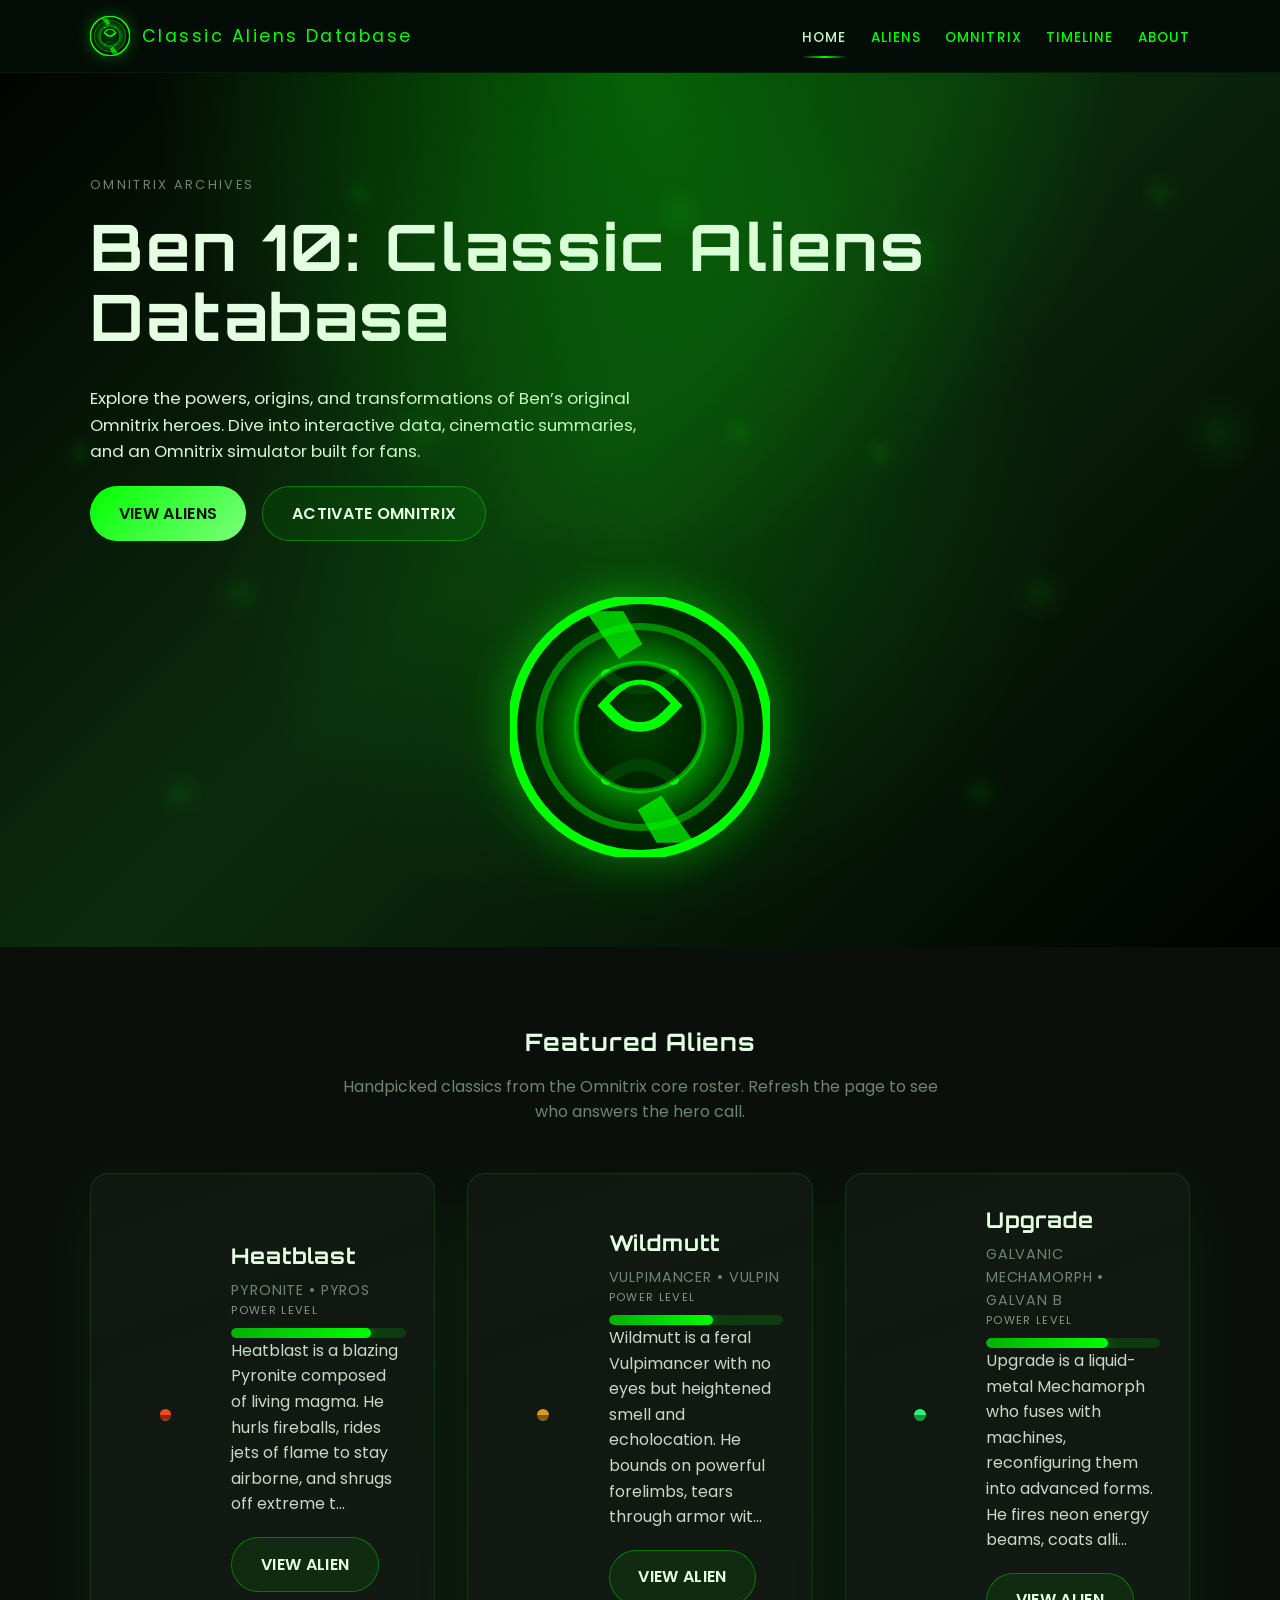
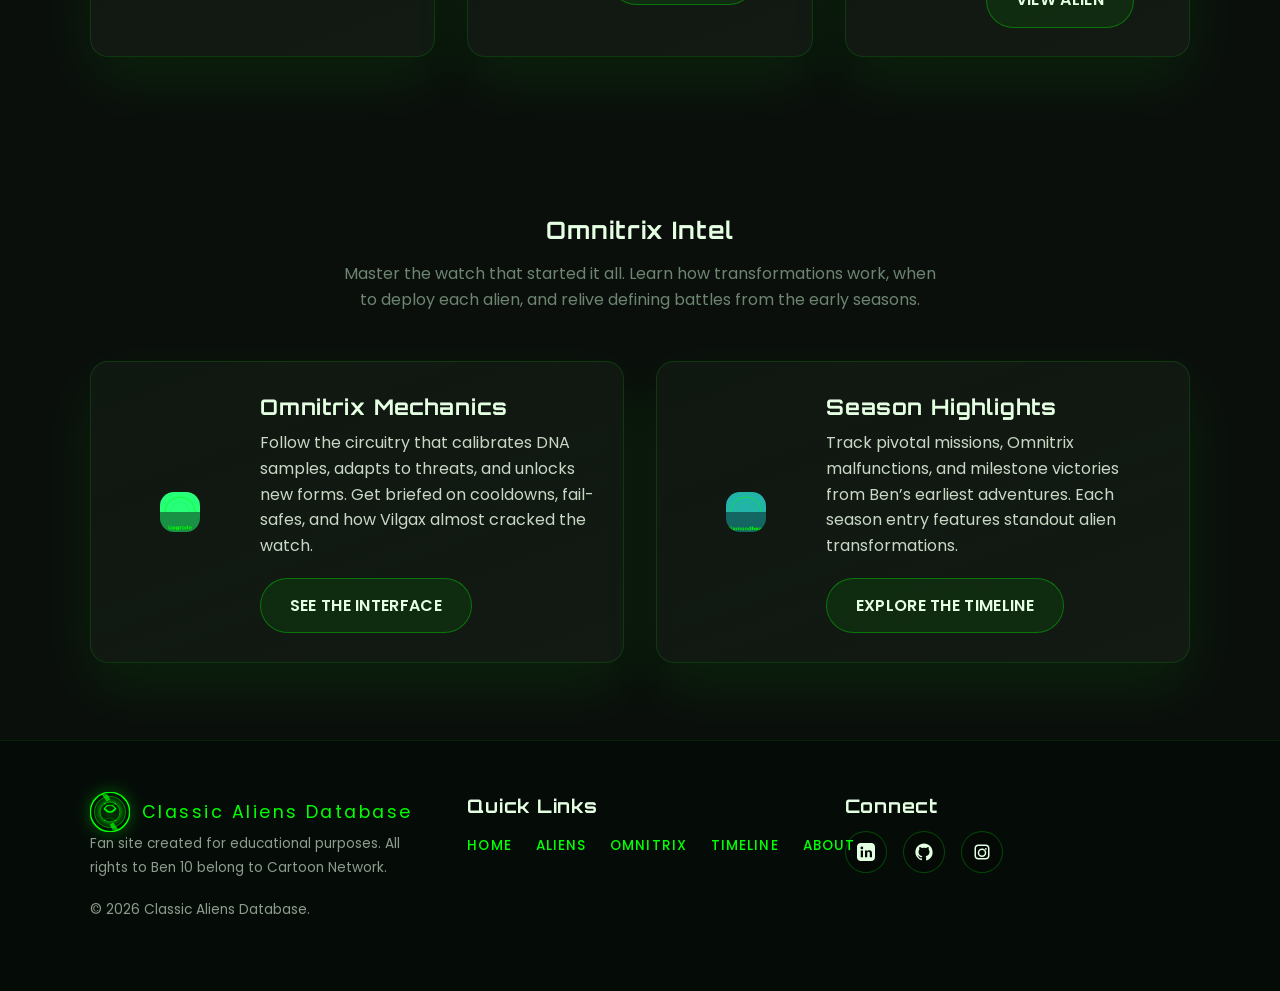
==== index.html @ 4bd8cda1 "feat: Add new pages and assets for Ben 10 fan site Co-authored-by: aykhan1alizada <aykhan1alizada@gm" ====
<!DOCTYPE html>
<html lang="en">
  <head>
    <meta charset="utf-8">
    <meta name="viewport" content="width=device-width, initial-scale=1">
    <meta name="theme-color" content="#0B0F0C">
    <meta name="description" content="Explore every classic alien from Ben 10’s original Omnitrix. Powers, origins, first appearances, and interactive Omnitrix experiences.">
    <title>Ben 10: Classic Aliens Database</title>
    <link rel="icon" type="image/svg+xml" href="assets/img/omnitrix-logo.svg">
    <link rel="preconnect" href="https://fonts.googleapis.com">
    <link rel="preconnect" href="https://fonts.gstatic.com" crossorigin>
    <link rel="preload" href="https://fonts.googleapis.com/css2?family=Orbitron:wght@500;600;700&family=Poppins:wght@400;500;600;700&display=swap" as="style">
    <link rel="stylesheet" href="https://fonts.googleapis.com/css2?family=Orbitron:wght@500;600;700&family=Poppins:wght@400;500;600;700&display=swap">
    <link rel="stylesheet" href="assets/css/styles.min.css">
    <noscript>
      <link rel="stylesheet" href="assets/css/styles.css">
    </noscript>
  </head>
  <body data-page="home">
    <div class="wrapper">
      <header class="site-header">
        <div class="container site-header__inner">
          <a class="brand" href="index.html">
            <img src="assets/img/omnitrix-logo.svg" alt="Omnitrix emblem" width="40" height="40" loading="lazy">
            <span class="brand__title">Classic Aliens Database</span>
          </a>
          <button class="nav-toggle" type="button" data-nav-toggle aria-expanded="false" aria-controls="primary-navigation" aria-label="Open navigation">
            <span></span>
          </button>
          <nav class="site-nav" id="primary-navigation" data-site-nav>
            <ul class="site-nav__list">
              <li><a class="site-nav__link" data-nav-link="home" href="index.html">Home</a></li>
              <li><a class="site-nav__link" data-nav-link="aliens" href="aliens.html">Aliens</a></li>
              <li><a class="site-nav__link" data-nav-link="omnitrix" href="omnitrix.html">Omnitrix</a></li>
              <li><a class="site-nav__link" data-nav-link="timeline" href="timeline.html">Timeline</a></li>
              <li><a class="site-nav__link" data-nav-link="about" href="about.html">About</a></li>
            </ul>
          </nav>
        </div>
      </header>

      <main>
        <section class="hero">
          <div class="container hero__inner">
            <div>
              <p class="hero__tagline">Omnitrix Archives</p>
              <h1 class="hero__title">Ben 10: Classic Aliens Database</h1>
              <p class="hero__subtitle">Explore the powers, origins, and transformations of Ben’s original Omnitrix heroes. Dive into interactive data, cinematic summaries, and an Omnitrix simulator built for fans.</p>
              <div class="hero__cta">
                <a class="button" href="aliens.html">View Aliens</a>
                <a class="button button-secondary" href="omnitrix.html">Activate Omnitrix</a>
              </div>
            </div>
            <div class="hero__visual">
              <span class="hero__glow" aria-hidden="true"></span>
              <img src="assets/img/omnitrix-logo.svg" alt="Omnitrix insignia glowing">
            </div>
          </div>
        </section>

        <section class="section">
          <div class="container">
            <header class="section__header">
              <h2>Featured Aliens</h2>
              <p>Handpicked classics from the Omnitrix core roster. Refresh the page to see who answers the hero call.</p>
            </header>
            <div class="alien-grid" data-featured-aliens></div>
          </div>
        </section>

        <section class="section">
          <div class="container">
            <header class="section__header">
              <h2>Omnitrix Intel</h2>
              <p>Master the watch that started it all. Learn how transformations work, when to deploy each alien, and relive defining battles from the early seasons.</p>
            </header>
            <div class="projects-grid">
              <article class="alien-card alien-card--compact">
                <figure class="alien-card__media">
                  <img src="assets/img/upgrade.webp" alt="Upgrade portrait" width="400" height="400" loading="lazy">
                </figure>
                <div class="alien-card__content">
                  <h3 class="alien-card__title">Omnitrix Mechanics</h3>
                  <p class="alien-card__summary">Follow the circuitry that calibrates DNA samples, adapts to threats, and unlocks new forms. Get briefed on cooldowns, fail-safes, and how Vilgax almost cracked the watch.</p>
                  <a class="button button-secondary" href="omnitrix.html">See the Interface</a>
                </div>
              </article>
              <article class="alien-card alien-card--compact">
                <figure class="alien-card__media">
                  <img src="assets/img/diamondhead.webp" alt="Diamondhead portrait" width="400" height="400" loading="lazy">
                </figure>
                <div class="alien-card__content">
                  <h3 class="alien-card__title">Season Highlights</h3>
                  <p class="alien-card__summary">Track pivotal missions, Omnitrix malfunctions, and milestone victories from Ben’s earliest adventures. Each season entry features standout alien transformations.</p>
                  <a class="button button-secondary" href="timeline.html">Explore the Timeline</a>
                </div>
              </article>
            </div>
          </div>
        </section>
      </main>

      <footer class="footer">
        <div class="container footer__inner">
          <div>
            <a class="brand" href="index.html">
              <img src="assets/img/omnitrix-logo.svg" alt="Omnitrix emblem" width="40" height="40" loading="lazy">
              <span class="brand__title">Classic Aliens Database</span>
            </a>
            <p class="footer__legal">Fan site created for educational purposes. All rights to Ben 10 belong to Cartoon Network.</p>
            <p class="footer__legal">&copy; <span data-current-year></span> Classic Aliens Database.</p>
          </div>
          <div>
            <h3>Quick Links</h3>
            <nav aria-label="Footer navigation">
              <ul class="site-nav__list">
                <li><a class="site-nav__link" href="index.html">Home</a></li>
                <li><a class="site-nav__link" href="aliens.html">Aliens</a></li>
                <li><a class="site-nav__link" href="omnitrix.html">Omnitrix</a></li>
                <li><a class="site-nav__link" href="timeline.html">Timeline</a></li>
                <li><a class="site-nav__link" href="about.html">About</a></li>
              </ul>
            </nav>
          </div>
          <div>
            <h3>Connect</h3>
            <div class="footer__social">
              <a aria-label="LinkedIn" href="https://www.linkedin.com/in/<MY-USERNAME>/" target="_blank" rel="noopener">
                <svg viewBox="0 0 24 24" aria-hidden="true"><path d="M19 0H5C2.24 0 0 2.24 0 5v14c0 2.76 2.24 5 5 5h14c2.76 0 5-2.24 5-5V5c0-2.76-2.24-5-5-5Zm-11 19H5v-9h3v9ZM6.5 8.3c-.99 0-1.8-.81-1.8-1.8s.81-1.8 1.8-1.8 1.8.81 1.8 1.8-.81 1.8-1.8 1.8ZM20 19h-3v-4.7c0-1.12-.02-2.56-1.56-2.56-1.56 0-1.8 1.22-1.8 2.48V19h-3v-9h2.88v1.23h.04c.4-.75 1.38-1.54 2.84-1.54 3.04 0 3.6 2 3.6 4.6V19Z"/></svg>
              </a>
              <a aria-label="GitHub" href="https://github.com/<MY-USERNAME>" target="_blank" rel="noopener">
                <svg viewBox="0 0 24 24" aria-hidden="true"><path d="M12 .5C5.65.5.5 5.65.5 12c0 5.08 3.29 9.38 7.86 10.9.58.1.79-.25.79-.56v-1.95c-3.2.69-3.86-1.38-3.86-1.38-.52-1.32-1.28-1.67-1.28-1.67-1.05-.72.08-.7.08-.7 1.16.08 1.78 1.19 1.78 1.19 1.03 1.76 2.7 1.25 3.36.96.1-.75.4-1.25.73-1.54-2.55-.29-5.24-1.28-5.24-5.68 0-1.25.45-2.27 1.18-3.07-.12-.29-.51-1.46.11-3.05 0 0 .96-.31 3.14 1.18a10.8 10.8 0 0 1 5.72 0c2.18-1.49 3.14-1.18 3.14-1.18.62 1.59.23 2.76.11 3.05.73.8 1.18 1.82 1.18 3.07 0 4.41-2.69 5.38-5.24 5.67.41.36.77 1.08.77 2.19v3.25c0 .31.21.67.8.56A10.98 10.98 0 0 0 23.5 12C23.5 5.65 18.35.5 12 .5Z"/></svg>
              </a>
              <a aria-label="Instagram" href="https://www.instagram.com/<MY-USERNAME>/" target="_blank" rel="noopener">
                <svg viewBox="0 0 24 24" aria-hidden="true"><path d="M7 2C4.24 2 2 4.24 2 7v10c0 2.76 2.24 5 5 5h10c2.76 0 5-2.24 5-5V7c0-2.76-2.24-5-5-5H7Zm10 2c1.66 0 3 1.34 3 3v10c0 1.66-1.34 3-3 3H7c-1.66 0-3-1.34-3-3V7c0-1.66 1.34-3 3-3h10Zm-5 3.3A5.7 5.7 0 1 0 17.7 13 5.71 5.71 0 0 0 12 7.3Zm0 2A3.7 3.7 0 1 1 8.3 13 3.71 3.71 0 0 1 12 9.3Zm5.2-2.8a1.2 1.2 0 1 0 0 2.4 1.2 1.2 0 0 0 0-2.4Z"/></svg>
              </a>
            </div>
          </div>
        </div>
      </footer>
    </div>
    <script type="module" src="assets/js/main.min.js"></script>
  </body>
</html>
---- assets/css/styles.min.css ----
:root{--color-background:#0b0f0c;--color-surface:#121a13;--color-surface-alt:rgba(18,26,19,0.82);--color-text:#c8d8c5;--color-heading:#e4ffe2;--color-accent:#00ff00;--color-accent-dark:#1b8a1b;--color-secondary:#222222;--color-outline:rgba(0,255,0,0.7);--color-muted:#6c8570;--gradient-hero:radial-gradient(circle at top,rgba(0,255,0,0.3),transparent 45%),linear-gradient(135deg,#020302,#0b2d0c 45%,#010201);--font-body:"Poppins","Segoe UI",sans-serif;--font-heading:"Orbitron","Poppins",sans-serif;--shadow-card:0 24px 60px rgba(0,255,0,0.08);--shadow-card-hover:0 24px 60px rgba(0,255,0,0.24);--transition-base:180ms ease;--max-width:1100px}*,*::before,*::after{box-sizing:border-box}html{font-size:100%}body{margin:0;min-height:100vh;font-family:var(--font-body);background:var(--color-background);color:var(--color-text);line-height:1.6;-webkit-font-smoothing:antialiased}body.no-scroll{overflow:hidden}img,svg{max-width:100%;height:auto;display:block}.screen-reader-text{position:absolute;width:1px;height:1px;padding:0;margin:-1px;overflow:hidden;clip:rect(0,0,0,0);clip-path:inset(50%);border:0}a{color:var(--color-accent);text-decoration:none;transition:color var(--transition-base),text-shadow var(--transition-base)}a:hover,a:focus-visible{color:#afffaf;text-shadow:0 0 12px rgba(0,255,0,0.6)}button{font-family:inherit;cursor:pointer}button,input,select,textarea{color:inherit;background-color:transparent;border:none}button:focus-visible,a:focus-visible,input:focus-visible,select:focus-visible,textarea:focus-visible{outline:2px solid var(--color-accent);outline-offset:3px;box-shadow:0 0 0 4px rgba(0,255,0,0.15)}h1,h2,h3,h4{font-family:var(--font-heading);color:var(--color-heading);letter-spacing:0.04em;margin:0 0 0.5em}p{margin:0 0 1.25em}.wrapper{display:flex;flex-direction:column;min-height:100vh}main{flex:1}.container{width:min(92%,var(--max-width));margin:0 auto}.section{padding:clamp(3rem,6vw,5.5rem) 0}.section__header{margin-bottom:clamp(2rem,4vw,3rem);text-align:center}.section__header p{max-width:60ch;margin:0.75rem auto 0;color:var(--color-muted)}.button{display:inline-flex;align-items:center;justify-content:center;gap:0.75rem;padding:0.85rem 1.8rem;border-radius:999px;font-weight:600;letter-spacing:0.02em;text-transform:uppercase;background:linear-gradient(135deg,var(--color-accent),#7cff7c);color:#031003;position:relative;overflow:hidden;transition:transform var(--transition-base),box-shadow var(--transition-base)}.button::after{content:"";position:absolute;inset:-20%;border-radius:inherit;background:radial-gradient(circle,rgba(0,255,0,0.45) 0%,rgba(0,255,0,0.05) 55%,transparent 70%);opacity:0;transform:scale(0.85);transition:opacity var(--transition-base),transform var(--transition-base)}.button:hover,.button:focus-visible{transform:translateY(-2px);box-shadow:0 14px 40px rgba(0,255,0,0.35)}.button:hover::after,.button:focus-visible::after{opacity:1;transform:scale(1)}.button-secondary{background:rgba(0,255,0,0.08);border:1px solid rgba(0,255,0,0.35);color:var(--color-heading)}.button-secondary:hover,.button-secondary:focus-visible{box-shadow:0 10px 32px rgba(0,255,0,0.25);color:#dbffdb}.site-header{position:sticky;top:0;z-index:50;backdrop-filter:blur(10px);background:rgba(5,12,8,0.92);border-bottom:1px solid rgba(0,255,0,0.08)}.site-header__inner{display:flex;align-items:center;justify-content:space-between;padding:1rem 0}.brand{display:flex;align-items:center;gap:0.75rem}.brand img{width:40px;filter:drop-shadow(0 0 8px rgba(0,255,0,0.4))}.brand__title{font-size:1.1rem;letter-spacing:0.14em}.site-nav{display:flex;align-items:center;gap:2rem}.site-nav__list{display:flex;align-items:center;gap:1.5rem;padding:0;margin:0;list-style:none}.site-nav__link{position:relative;font-weight:500;text-transform:uppercase;letter-spacing:0.08em;font-size:0.85rem;padding:0.35rem 0}.site-nav__link::after{content:"";position:absolute;left:0;bottom:-0.4rem;width:100%;height:2px;background:linear-gradient(90deg,transparent,var(--color-accent),transparent);transform:scaleX(0);transform-origin:center;transition:transform var(--transition-base)}.site-nav__link:hover::after,.site-nav__link:focus-visible::after,.site-nav__link.is-active::after{transform:scaleX(1)}.site-nav__link.is-active{color:#b8ffb8}.nav-toggle{display:none;width:44px;height:44px;border-radius:50%;border:1px solid rgba(0,255,0,0.4);justify-content:center;align-items:center;position:relative;transition:border var(--transition-base),box-shadow var(--transition-base)}.nav-toggle span,.nav-toggle::before,.nav-toggle::after{content:"";display:block;width:18px;height:2px;background:var(--color-heading);position:absolute;transition:transform 200ms ease,opacity 200ms ease}.nav-toggle span{transform:translateY(0)}.nav-toggle::before{transform:translateY(-6px)}.nav-toggle::after{transform:translateY(6px)}.nav-toggle.is-active span{opacity:0}.nav-toggle.is-active::before{transform:rotate(45deg)}.nav-toggle.is-active::after{transform:rotate(-45deg)}.hero{position:relative;background:var(--gradient-hero);overflow:hidden;padding:clamp(5rem,8vw,7rem) 0 clamp(4rem,7vw,6rem)}.hero::before,.hero::after{content:"";position:absolute;inset:0;pointer-events:none}.hero::before{background:radial-gradient(circle at center,rgba(0,255,0,0.14),transparent 55%)}.hero::after{background-image:url("../img/particles.svg");opacity:0.18;mix-blend-mode:screen;animation:floatParticles 22s linear infinite}.hero__inner{display:grid;gap:clamp(2rem,5vw,3.5rem);align-items:center}.hero__tagline{margin-bottom:1rem;color:var(--color-muted);text-transform:uppercase;letter-spacing:0.18em;font-size:0.8rem}.hero__title{font-size:clamp(2.6rem,6vw,4rem);line-height:1.1}.hero__subtitle{max-width:52ch;color:#d8f5d5;font-size:1.05rem}.hero__cta{display:flex;gap:1rem;flex-wrap:wrap}.hero__visual{position:relative;justify-self:center}.hero__visual img{width:clamp(180px,28vw,260px);filter:drop-shadow(0 0 20px rgba(0,255,0,0.35))}.hero__glow{position:absolute;inset:-20%;border-radius:50%;background:radial-gradient(circle,rgba(0,255,0,0.45),rgba(0,255,0,0.02) 65%);filter:blur(12px);opacity:0.7}.projects-grid,.alien-grid{display:grid;gap:clamp(1.5rem,3vw,2rem);grid-template-columns:repeat(auto-fit,minmax(260px,1fr))}.alien-card{background:linear-gradient(160deg,var(--color-surface-alt),var(--color-surface));border:1px solid rgba(0,255,0,0.14);border-radius:18px;padding:clamp(1.25rem,2.5vw,1.8rem);box-shadow:var(--shadow-card);display:grid;gap:1.25rem;transition:transform var(--transition-base),box-shadow var(--transition-base),border-color var(--transition-base)}.alien-card:focus-within,.alien-card:hover{transform:translateY(-6px);box-shadow:var(--shadow-card-hover);border-color:rgba(0,255,0,0.3)}.alien-card--compact{grid-template-columns:min(120px,32%) 1fr;align-items:center}.alien-card__media img{border-radius:14px;background:rgba(0,0,0,0.35)}.alien-card__title{font-size:1.35rem;margin-bottom:0.35rem}.alien-card__subtitle{margin:0;color:var(--color-muted);font-size:0.9rem;letter-spacing:0.06em;text-transform:uppercase}.alien-card__meta{display:flex;flex-direction:column;gap:0.5rem}.alien-card__label{text-transform:uppercase;letter-spacing:0.12em;font-size:0.7rem;color:rgba(200,216,197,0.65)}.power-meter{position:relative;height:10px;border-radius:999px;background:rgba(0,255,0,0.15);overflow:hidden}.power-meter__fill{position:absolute;inset:0;width:0;border-radius:inherit;background:linear-gradient(90deg,rgba(0,255,0,0.6),rgba(0,255,0,1));transition:width 260ms ease;box-shadow:0 0 12px rgba(0,255,0,0.45)}.filters{display:flex;flex-wrap:wrap;gap:1rem;align-items:center;margin-bottom:2rem}.filters__group{display:flex;flex-direction:column;gap:0.4rem}.filters label{font-size:0.75rem;letter-spacing:0.14em;text-transform:uppercase;color:rgba(200,216,197,0.7)}.input,.select{padding:0.75rem 1rem;border-radius:999px;border:1px solid rgba(0,255,0,0.2);background:rgba(10,18,12,0.85);transition:border-color var(--transition-base),box-shadow var(--transition-base)}.input:focus-visible,.select:focus-visible{border-color:rgba(0,255,0,0.6);box-shadow:0 0 0 4px rgba(0,255,0,0.2)}.modal{position:fixed;inset:0;display:none;align-items:center;justify-content:center;padding:2rem;z-index:100}.modal.is-visible{display:flex}.modal__overlay{position:absolute;inset:0;background:rgba(2,6,3,0.85);backdrop-filter:blur(14px)}.modal__dialog{position:relative;z-index:1;width:min(680px,95vw);border-radius:24px;background:linear-gradient(160deg,rgba(18,26,19,0.95),#0b120c);border:1px solid rgba(0,255,0,0.25);padding:clamp(1.5rem,3vw,2.75rem);box-shadow:0 30px 70px rgba(0,0,0,0.55);display:grid;gap:1.75rem}.modal__close{position:absolute;top:1rem;right:1rem;background:rgba(0,0,0,0.25);border-radius:12px;padding:0.5rem 0.75rem;color:var(--color-heading);font-size:0.85rem;text-transform:uppercase;letter-spacing:0.12em}.modal__header{display:grid;gap:0.35rem}.modal__body{display:grid;gap:1.25rem}.modal__columns{display:grid;gap:1.5rem;grid-template-columns:repeat(auto-fit,minmax(220px,1fr))}.modal__media img{border-radius:16px;border:1px solid rgba(0,255,0,0.2)}.modal__list{margin:0;padding-left:1.2rem;color:var(--color-heading)}.modal__list li + li{margin-top:0.4rem}.omnitrix{display:grid;gap:2rem;justify-items:center;text-align:center}.omnitrix__dial{width:clamp(220px,32vw,320px);aspect-ratio:1 / 1;border-radius:50%;position:relative;cursor:pointer;border:4px solid rgba(0,255,0,0.5);background:conic-gradient(from 180deg,rgba(0,255,0,0.4),rgba(0,255,0,0.05),rgba(0,255,0,0.4)),radial-gradient(circle,rgba(0,255,0,0.35),rgba(0,0,0,0.85));box-shadow:0 0 50px rgba(0,255,0,0.25);transition:transform 260ms ease,box-shadow 260ms ease}.omnitrix__dial::after,.omnitrix__dial::before{content:"";position:absolute;inset:12%;border-radius:50%;border:2px solid rgba(0,255,0,0.6);background:radial-gradient(circle,rgba(0,255,0,0.35),rgba(0,255,0,0.05) 70%,transparent),repeating-conic-gradient(from 0deg,rgba(0,255,0,0.1) 0deg 10deg,transparent 10deg 20deg);filter:blur(0.3px)}.omnitrix__dial::before{inset:28%;border:1px solid rgba(0,255,0,0.8);background:radial-gradient(circle,rgba(0,255,0,0.55),rgba(0,0,0,0.65))}.omnitrix__dial:hover,.omnitrix__dial:focus-visible{transform:scale(1.04);box-shadow:0 0 70px rgba(0,255,0,0.4)}.omnitrix__dial.is-spinning{animation:spinOmnitrix 1.2s ease-in-out}.omnitrix__readout{display:grid;gap:0.75rem;justify-items:center}.omnitrix__name{font-size:1.5rem}.timeline{position:relative;padding-left:1rem}.timeline::before{content:"";position:absolute;top:0;left:0.5rem;width:2px;height:100%;background:linear-gradient(180deg,rgba(0,255,0,0.4),rgba(0,255,0,0.05))}.timeline-card{position:relative;margin-left:1.5rem;padding:1.75rem;border-radius:18px;border:1px solid rgba(0,255,0,0.16);background:rgba(12,20,15,0.92);box-shadow:0 18px 40px rgba(0,0,0,0.35);margin-bottom:1.75rem;opacity:0;transform:translateY(40px);transition:opacity 420ms ease,transform 420ms ease}.timeline-card::before{content:"";position:absolute;left:-1.05rem;top:2rem;width:14px;height:14px;border-radius:50%;background:var(--color-accent);box-shadow:0 0 0 6px rgba(0,255,0,0.14)}.timeline-card.is-visible{opacity:1;transform:translateY(0)}.timeline-card__header{display:flex;align-items:baseline;justify-content:space-between;gap:1rem;margin-bottom:0.85rem}.timeline-card__year{font-size:0.85rem;text-transform:uppercase;color:rgba(200,216,197,0.7);letter-spacing:0.12em}.timeline-card__summary{margin-bottom:1.25rem}.timeline-card__aliens{display:grid;grid-template-columns:repeat(auto-fit,minmax(140px,1fr));gap:0.75rem}.timeline-card__alien{text-align:center;background:rgba(0,0,0,0.2);border-radius:14px;padding:0.75rem;border:1px solid rgba(0,255,0,0.12);transition:transform var(--transition-base),border-color var(--transition-base)}.timeline-card__alien:hover,.timeline-card__alien:focus-within{transform:translateY(-4px);border-color:rgba(0,255,0,0.35)}.timeline-card__alien img{border-radius:12px;margin-bottom:0.5rem}.footer{background:rgba(5,12,8,0.95);border-top:1px solid rgba(0,255,0,0.1);padding:clamp(2.5rem,4vw,3.5rem) 0}.footer__inner{display:grid;gap:2rem;grid-template-columns:repeat(auto-fit,minmax(200px,1fr));align-items:start}.footer__social{display:flex;gap:1rem}.footer__social a{width:42px;height:42px;border-radius:50%;display:inline-flex;align-items:center;justify-content:center;border:1px solid rgba(0,255,0,0.25);background:rgba(0,0,0,0.2);transition:transform var(--transition-base),box-shadow var(--transition-base)}.footer__social a svg{width:18px;height:18px;fill:var(--color-heading)}.footer__social a:hover,.footer__social a:focus-visible{transform:translateY(-4px);box-shadow:0 10px 28px rgba(0,255,0,0.28)}.footer__legal{color:rgba(200,216,197,0.7);font-size:0.85rem;line-height:1.8}.not-found{text-align:center;padding:clamp(5rem,10vw,7rem) 0}.not-found__icon{width:clamp(160px,24vw,220px);margin:0 auto 1.5rem}.not-found p{color:var(--color-muted);margin-bottom:2.25rem}@keyframes floatParticles{from{transform:translate3d(0,0,0)}to{transform:translate3d(-60%,-60%,0)}}@keyframes spinOmnitrix{from{transform:scale(1) rotate(0deg)}45%{transform:scale(1.05) rotate(160deg)}to{transform:scale(1) rotate(360deg)}}@media (max-width:960px){.site-nav{position:fixed;inset:0 0 auto 0;top:76px;background:rgba(5,12,8,0.98);flex-direction:column;padding:1.5rem 0 3rem;transform:translateY(-120%);transition:transform 220ms ease}.site-nav.is-open{transform:translateY(0)}.site-nav__list{flex-direction:column;gap:1rem}.nav-toggle{display:inline-flex}}@media (max-width:720px){.hero__inner{text-align:center}.hero__cta{justify-content:center}.alien-card--compact{grid-template-columns:1fr;text-align:center}.filters{flex-direction:column;align-items:stretch}.filters__group{width:100%}}@media (max-width:520px){.alien-grid{grid-template-columns:1fr}.timeline{padding-left:0}.timeline::before{display:none}.timeline-card{margin-left:0}}
---- assets/css/styles.css ----
:root {
  --color-background: #0b0f0c;
  --color-surface: #121a13;
  --color-surface-alt: rgba(18, 26, 19, 0.82);
  --color-text: #c8d8c5;
  --color-heading: #e4ffe2;
  --color-accent: #00ff00;
  --color-accent-dark: #1b8a1b;
  --color-secondary: #222222;
  --color-outline: rgba(0, 255, 0, 0.7);
  --color-muted: #6c8570;
  --gradient-hero: radial-gradient(
      circle at top,
      rgba(0, 255, 0, 0.3),
      transparent 45%
    ),
    linear-gradient(135deg, #020302, #0b2d0c 45%, #010201);
  --font-body: "Poppins", "Segoe UI", sans-serif;
  --font-heading: "Orbitron", "Poppins", sans-serif;
  --shadow-card: 0 24px 60px rgba(0, 255, 0, 0.08);
  --shadow-card-hover: 0 24px 60px rgba(0, 255, 0, 0.24);
  --transition-base: 180ms ease;
  --max-width: 1100px;
}

*,
*::before,
*::after {
  box-sizing: border-box;
}

html {
  font-size: 100%;
}

body {
  margin: 0;
  min-height: 100vh;
  font-family: var(--font-body);
  background: var(--color-background);
  color: var(--color-text);
  line-height: 1.6;
  -webkit-font-smoothing: antialiased;
}

body.no-scroll {
  overflow: hidden;
}

img,
svg {
  max-width: 100%;
  height: auto;
  display: block;
}

.screen-reader-text {
  position: absolute;
  width: 1px;
  height: 1px;
  padding: 0;
  margin: -1px;
  overflow: hidden;
  clip: rect(0, 0, 0, 0);
  clip-path: inset(50%);
  border: 0;
}

a {
  color: var(--color-accent);
  text-decoration: none;
  transition: color var(--transition-base), text-shadow var(--transition-base);
}

a:hover,
a:focus-visible {
  color: #afffaf;
  text-shadow: 0 0 12px rgba(0, 255, 0, 0.6);
}

button {
  font-family: inherit;
  cursor: pointer;
}

button,
input,
select,
textarea {
  color: inherit;
  background-color: transparent;
  border: none;
}

button:focus-visible,
a:focus-visible,
input:focus-visible,
select:focus-visible,
textarea:focus-visible {
  outline: 2px solid var(--color-accent);
  outline-offset: 3px;
  box-shadow: 0 0 0 4px rgba(0, 255, 0, 0.15);
}

h1,
h2,
h3,
h4 {
  font-family: var(--font-heading);
  color: var(--color-heading);
  letter-spacing: 0.04em;
  margin: 0 0 0.5em;
}

p {
  margin: 0 0 1.25em;
}

.wrapper {
  display: flex;
  flex-direction: column;
  min-height: 100vh;
}

main {
  flex: 1;
}

.container {
  width: min(92%, var(--max-width));
  margin: 0 auto;
}

.section {
  padding: clamp(3rem, 6vw, 5.5rem) 0;
}

.section__header {
  margin-bottom: clamp(2rem, 4vw, 3rem);
  text-align: center;
}

.section__header p {
  max-width: 60ch;
  margin: 0.75rem auto 0;
  color: var(--color-muted);
}

.button {
  display: inline-flex;
  align-items: center;
  justify-content: center;
  gap: 0.75rem;
  padding: 0.85rem 1.8rem;
  border-radius: 999px;
  font-weight: 600;
  letter-spacing: 0.02em;
  text-transform: uppercase;
  background: linear-gradient(135deg, var(--color-accent), #7cff7c);
  color: #031003;
  position: relative;
  overflow: hidden;
  transition: transform var(--transition-base), box-shadow var(--transition-base);
}

.button::after {
  content: "";
  position: absolute;
  inset: -20%;
  border-radius: inherit;
  background: radial-gradient(
    circle,
    rgba(0, 255, 0, 0.45) 0%,
    rgba(0, 255, 0, 0.05) 55%,
    transparent 70%
  );
  opacity: 0;
  transform: scale(0.85);
  transition: opacity var(--transition-base), transform var(--transition-base);
}

.button:hover,
.button:focus-visible {
  transform: translateY(-2px);
  box-shadow: 0 14px 40px rgba(0, 255, 0, 0.35);
}

.button:hover::after,
.button:focus-visible::after {
  opacity: 1;
  transform: scale(1);
}

.button-secondary {
  background: rgba(0, 255, 0, 0.08);
  border: 1px solid rgba(0, 255, 0, 0.35);
  color: var(--color-heading);
}

.button-secondary:hover,
.button-secondary:focus-visible {
  box-shadow: 0 10px 32px rgba(0, 255, 0, 0.25);
  color: #dbffdb;
}

.site-header {
  position: sticky;
  top: 0;
  z-index: 50;
  backdrop-filter: blur(10px);
  background: rgba(5, 12, 8, 0.92);
  border-bottom: 1px solid rgba(0, 255, 0, 0.08);
}

.site-header__inner {
  display: flex;
  align-items: center;
  justify-content: space-between;
  padding: 1rem 0;
}

.brand {
  display: flex;
  align-items: center;
  gap: 0.75rem;
}

.brand img {
  width: 40px;
  filter: drop-shadow(0 0 8px rgba(0, 255, 0, 0.4));
}

.brand__title {
  font-size: 1.1rem;
  letter-spacing: 0.14em;
}

.site-nav {
  display: flex;
  align-items: center;
  gap: 2rem;
}

.site-nav__list {
  display: flex;
  align-items: center;
  gap: 1.5rem;
  padding: 0;
  margin: 0;
  list-style: none;
}

.site-nav__link {
  position: relative;
  font-weight: 500;
  text-transform: uppercase;
  letter-spacing: 0.08em;
  font-size: 0.85rem;
  padding: 0.35rem 0;
}

.site-nav__link::after {
  content: "";
  position: absolute;
  left: 0;
  bottom: -0.4rem;
  width: 100%;
  height: 2px;
  background: linear-gradient(90deg, transparent, var(--color-accent), transparent);
  transform: scaleX(0);
  transform-origin: center;
  transition: transform var(--transition-base);
}

.site-nav__link:hover::after,
.site-nav__link:focus-visible::after,
.site-nav__link.is-active::after {
  transform: scaleX(1);
}

.site-nav__link.is-active {
  color: #b8ffb8;
}

.nav-toggle {
  display: none;
  width: 44px;
  height: 44px;
  border-radius: 50%;
  border: 1px solid rgba(0, 255, 0, 0.4);
  justify-content: center;
  align-items: center;
  position: relative;
  transition: border var(--transition-base), box-shadow var(--transition-base);
}

.nav-toggle span,
.nav-toggle::before,
.nav-toggle::after {
  content: "";
  display: block;
  width: 18px;
  height: 2px;
  background: var(--color-heading);
  position: absolute;
  transition: transform 200ms ease, opacity 200ms ease;
}

.nav-toggle span {
  transform: translateY(0);
}

.nav-toggle::before {
  transform: translateY(-6px);
}

.nav-toggle::after {
  transform: translateY(6px);
}

.nav-toggle.is-active span {
  opacity: 0;
}

.nav-toggle.is-active::before {
  transform: rotate(45deg);
}

.nav-toggle.is-active::after {
  transform: rotate(-45deg);
}

.hero {
  position: relative;
  background: var(--gradient-hero);
  overflow: hidden;
  padding: clamp(5rem, 8vw, 7rem) 0 clamp(4rem, 7vw, 6rem);
}

.hero::before,
.hero::after {
  content: "";
  position: absolute;
  inset: 0;
  pointer-events: none;
}

.hero::before {
  background: radial-gradient(
    circle at center,
    rgba(0, 255, 0, 0.14),
    transparent 55%
  );
}

.hero::after {
  background-image: url("../img/particles.svg");
  opacity: 0.18;
  mix-blend-mode: screen;
  animation: floatParticles 22s linear infinite;
}

.hero__inner {
  display: grid;
  gap: clamp(2rem, 5vw, 3.5rem);
  align-items: center;
}

.hero__tagline {
  margin-bottom: 1rem;
  color: var(--color-muted);
  text-transform: uppercase;
  letter-spacing: 0.18em;
  font-size: 0.8rem;
}

.hero__title {
  font-size: clamp(2.6rem, 6vw, 4rem);
  line-height: 1.1;
}

.hero__subtitle {
  max-width: 52ch;
  color: #d8f5d5;
  font-size: 1.05rem;
}

.hero__cta {
  display: flex;
  gap: 1rem;
  flex-wrap: wrap;
}

.hero__visual {
  position: relative;
  justify-self: center;
}

.hero__visual img {
  width: clamp(180px, 28vw, 260px);
  filter: drop-shadow(0 0 20px rgba(0, 255, 0, 0.35));
}

.hero__glow {
  position: absolute;
  inset: -20%;
  border-radius: 50%;
  background: radial-gradient(
    circle,
    rgba(0, 255, 0, 0.45),
    rgba(0, 255, 0, 0.02) 65%
  );
  filter: blur(12px);
  opacity: 0.7;
}

.projects-grid,
.alien-grid {
  display: grid;
  gap: clamp(1.5rem, 3vw, 2rem);
  grid-template-columns: repeat(auto-fit, minmax(260px, 1fr));
}

.alien-card {
  background: linear-gradient(160deg, var(--color-surface-alt), var(--color-surface));
  border: 1px solid rgba(0, 255, 0, 0.14);
  border-radius: 18px;
  padding: clamp(1.25rem, 2.5vw, 1.8rem);
  box-shadow: var(--shadow-card);
  display: grid;
  gap: 1.25rem;
  transition: transform var(--transition-base), box-shadow var(--transition-base),
    border-color var(--transition-base);
}

.alien-card:focus-within,
.alien-card:hover {
  transform: translateY(-6px);
  box-shadow: var(--shadow-card-hover);
  border-color: rgba(0, 255, 0, 0.3);
}

.alien-card--compact {
  grid-template-columns: min(120px, 32%) 1fr;
  align-items: center;
}

.alien-card__media img {
  border-radius: 14px;
  background: rgba(0, 0, 0, 0.35);
}

.alien-card__title {
  font-size: 1.35rem;
  margin-bottom: 0.35rem;
}

.alien-card__subtitle {
  margin: 0;
  color: var(--color-muted);
  font-size: 0.9rem;
  letter-spacing: 0.06em;
  text-transform: uppercase;
}

.alien-card__meta {
  display: flex;
  flex-direction: column;
  gap: 0.5rem;
}

.alien-card__label {
  text-transform: uppercase;
  letter-spacing: 0.12em;
  font-size: 0.7rem;
  color: rgba(200, 216, 197, 0.65);
}

.power-meter {
  position: relative;
  height: 10px;
  border-radius: 999px;
  background: rgba(0, 255, 0, 0.15);
  overflow: hidden;
}

.power-meter__fill {
  position: absolute;
  inset: 0;
  width: 0;
  border-radius: inherit;
  background: linear-gradient(90deg, rgba(0, 255, 0, 0.6), rgba(0, 255, 0, 1));
  transition: width 260ms ease;
  box-shadow: 0 0 12px rgba(0, 255, 0, 0.45);
}

.filters {
  display: flex;
  flex-wrap: wrap;
  gap: 1rem;
  align-items: center;
  margin-bottom: 2rem;
}

.filters__group {
  display: flex;
  flex-direction: column;
  gap: 0.4rem;
}

.filters label {
  font-size: 0.75rem;
  letter-spacing: 0.14em;
  text-transform: uppercase;
  color: rgba(200, 216, 197, 0.7);
}

.input,
.select {
  padding: 0.75rem 1rem;
  border-radius: 999px;
  border: 1px solid rgba(0, 255, 0, 0.2);
  background: rgba(10, 18, 12, 0.85);
  transition: border-color var(--transition-base), box-shadow var(--transition-base);
}

.input:focus-visible,
.select:focus-visible {
  border-color: rgba(0, 255, 0, 0.6);
  box-shadow: 0 0 0 4px rgba(0, 255, 0, 0.2);
}

.modal {
  position: fixed;
  inset: 0;
  display: none;
  align-items: center;
  justify-content: center;
  padding: 2rem;
  z-index: 100;
}

.modal.is-visible {
  display: flex;
}

.modal__overlay {
  position: absolute;
  inset: 0;
  background: rgba(2, 6, 3, 0.85);
  backdrop-filter: blur(14px);
}

.modal__dialog {
  position: relative;
  z-index: 1;
  width: min(680px, 95vw);
  border-radius: 24px;
  background: linear-gradient(160deg, rgba(18, 26, 19, 0.95), #0b120c);
  border: 1px solid rgba(0, 255, 0, 0.25);
  padding: clamp(1.5rem, 3vw, 2.75rem);
  box-shadow: 0 30px 70px rgba(0, 0, 0, 0.55);
  display: grid;
  gap: 1.75rem;
}

.modal__close {
  position: absolute;
  top: 1rem;
  right: 1rem;
  background: rgba(0, 0, 0, 0.25);
  border-radius: 12px;
  padding: 0.5rem 0.75rem;
  color: var(--color-heading);
  font-size: 0.85rem;
  text-transform: uppercase;
  letter-spacing: 0.12em;
}

.modal__header {
  display: grid;
  gap: 0.35rem;
}

.modal__body {
  display: grid;
  gap: 1.25rem;
}

.modal__columns {
  display: grid;
  gap: 1.5rem;
  grid-template-columns: repeat(auto-fit, minmax(220px, 1fr));
}

.modal__media img {
  border-radius: 16px;
  border: 1px solid rgba(0, 255, 0, 0.2);
}

.modal__list {
  margin: 0;
  padding-left: 1.2rem;
  color: var(--color-heading);
}

.modal__list li + li {
  margin-top: 0.4rem;
}

.omnitrix {
  display: grid;
  gap: 2rem;
  justify-items: center;
  text-align: center;
}

.omnitrix__dial {
  width: clamp(220px, 32vw, 320px);
  aspect-ratio: 1 / 1;
  border-radius: 50%;
  position: relative;
  cursor: pointer;
  border: 4px solid rgba(0, 255, 0, 0.5);
  background: conic-gradient(
      from 180deg,
      rgba(0, 255, 0, 0.4),
      rgba(0, 255, 0, 0.05),
      rgba(0, 255, 0, 0.4)
    ),
    radial-gradient(circle, rgba(0, 255, 0, 0.35), rgba(0, 0, 0, 0.85));
  box-shadow: 0 0 50px rgba(0, 255, 0, 0.25);
  transition: transform 260ms ease, box-shadow 260ms ease;
}

.omnitrix__dial::after,
.omnitrix__dial::before {
  content: "";
  position: absolute;
  inset: 12%;
  border-radius: 50%;
  border: 2px solid rgba(0, 255, 0, 0.6);
  background: radial-gradient(
      circle,
      rgba(0, 255, 0, 0.35),
      rgba(0, 255, 0, 0.05) 70%,
      transparent
    ),
    repeating-conic-gradient(
      from 0deg,
      rgba(0, 255, 0, 0.1) 0deg 10deg,
      transparent 10deg 20deg
    );
  filter: blur(0.3px);
}

.omnitrix__dial::before {
  inset: 28%;
  border: 1px solid rgba(0, 255, 0, 0.8);
  background: radial-gradient(circle, rgba(0, 255, 0, 0.55), rgba(0, 0, 0, 0.65));
}

.omnitrix__dial:hover,
.omnitrix__dial:focus-visible {
  transform: scale(1.04);
  box-shadow: 0 0 70px rgba(0, 255, 0, 0.4);
}

.omnitrix__dial.is-spinning {
  animation: spinOmnitrix 1.2s ease-in-out;
}

.omnitrix__readout {
  display: grid;
  gap: 0.75rem;
  justify-items: center;
}

.omnitrix__name {
  font-size: 1.5rem;
}

.timeline {
  position: relative;
  padding-left: 1rem;
}

.timeline::before {
  content: "";
  position: absolute;
  top: 0;
  left: 0.5rem;
  width: 2px;
  height: 100%;
  background: linear-gradient(
    180deg,
    rgba(0, 255, 0, 0.4),
    rgba(0, 255, 0, 0.05)
  );
}

.timeline-card {
  position: relative;
  margin-left: 1.5rem;
  padding: 1.75rem;
  border-radius: 18px;
  border: 1px solid rgba(0, 255, 0, 0.16);
  background: rgba(12, 20, 15, 0.92);
  box-shadow: 0 18px 40px rgba(0, 0, 0, 0.35);
  margin-bottom: 1.75rem;
  opacity: 0;
  transform: translateY(40px);
  transition: opacity 420ms ease, transform 420ms ease;
}

.timeline-card::before {
  content: "";
  position: absolute;
  left: -1.05rem;
  top: 2rem;
  width: 14px;
  height: 14px;
  border-radius: 50%;
  background: var(--color-accent);
  box-shadow: 0 0 0 6px rgba(0, 255, 0, 0.14);
}

.timeline-card.is-visible {
  opacity: 1;
  transform: translateY(0);
}

.timeline-card__header {
  display: flex;
  align-items: baseline;
  justify-content: space-between;
  gap: 1rem;
  margin-bottom: 0.85rem;
}

.timeline-card__year {
  font-size: 0.85rem;
  text-transform: uppercase;
  color: rgba(200, 216, 197, 0.7);
  letter-spacing: 0.12em;
}

.timeline-card__summary {
  margin-bottom: 1.25rem;
}

.timeline-card__aliens {
  display: grid;
  grid-template-columns: repeat(auto-fit, minmax(140px, 1fr));
  gap: 0.75rem;
}

.timeline-card__alien {
  text-align: center;
  background: rgba(0, 0, 0, 0.2);
  border-radius: 14px;
  padding: 0.75rem;
  border: 1px solid rgba(0, 255, 0, 0.12);
  transition: transform var(--transition-base), border-color var(--transition-base);
}

.timeline-card__alien:hover,
.timeline-card__alien:focus-within {
  transform: translateY(-4px);
  border-color: rgba(0, 255, 0, 0.35);
}

.timeline-card__alien img {
  border-radius: 12px;
  margin-bottom: 0.5rem;
}

.footer {
  background: rgba(5, 12, 8, 0.95);
  border-top: 1px solid rgba(0, 255, 0, 0.1);
  padding: clamp(2.5rem, 4vw, 3.5rem) 0;
}

.footer__inner {
  display: grid;
  gap: 2rem;
  grid-template-columns: repeat(auto-fit, minmax(200px, 1fr));
  align-items: start;
}

.footer__social {
  display: flex;
  gap: 1rem;
}

.footer__social a {
  width: 42px;
  height: 42px;
  border-radius: 50%;
  display: inline-flex;
  align-items: center;
  justify-content: center;
  border: 1px solid rgba(0, 255, 0, 0.25);
  background: rgba(0, 0, 0, 0.2);
  transition: transform var(--transition-base), box-shadow var(--transition-base);
}

.footer__social a svg {
  width: 18px;
  height: 18px;
  fill: var(--color-heading);
}

.footer__social a:hover,
.footer__social a:focus-visible {
  transform: translateY(-4px);
  box-shadow: 0 10px 28px rgba(0, 255, 0, 0.28);
}

.footer__legal {
  color: rgba(200, 216, 197, 0.7);
  font-size: 0.85rem;
  line-height: 1.8;
}

.not-found {
  text-align: center;
  padding: clamp(5rem, 10vw, 7rem) 0;
}

.not-found__icon {
  width: clamp(160px, 24vw, 220px);
  margin: 0 auto 1.5rem;
}

.not-found p {
  color: var(--color-muted);
  margin-bottom: 2.25rem;
}

@keyframes floatParticles {
  from {
    transform: translate3d(0, 0, 0);
  }
  to {
    transform: translate3d(-60%, -60%, 0);
  }
}

@keyframes spinOmnitrix {
  from {
    transform: scale(1) rotate(0deg);
  }
  45% {
    transform: scale(1.05) rotate(160deg);
  }
  to {
    transform: scale(1) rotate(360deg);
  }
}

@media (max-width: 960px) {
  .site-nav {
    position: fixed;
    inset: 0 0 auto 0;
    top: 76px;
    background: rgba(5, 12, 8, 0.98);
    flex-direction: column;
    padding: 1.5rem 0 3rem;
    transform: translateY(-120%);
    transition: transform 220ms ease;
  }

  .site-nav.is-open {
    transform: translateY(0);
  }

  .site-nav__list {
    flex-direction: column;
    gap: 1rem;
  }

  .nav-toggle {
    display: inline-flex;
  }
}

@media (max-width: 720px) {
  .hero__inner {
    text-align: center;
  }

  .hero__cta {
    justify-content: center;
  }

  .alien-card--compact {
    grid-template-columns: 1fr;
    text-align: center;
  }

  .filters {
    flex-direction: column;
    align-items: stretch;
  }

  .filters__group {
    width: 100%;
  }
}

@media (max-width: 520px) {
  .alien-grid {
    grid-template-columns: 1fr;
  }

  .timeline {
    padding-left: 0;
  }

  .timeline::before {
    display: none;
  }

  .timeline-card {
    margin-left: 0;
  }
}
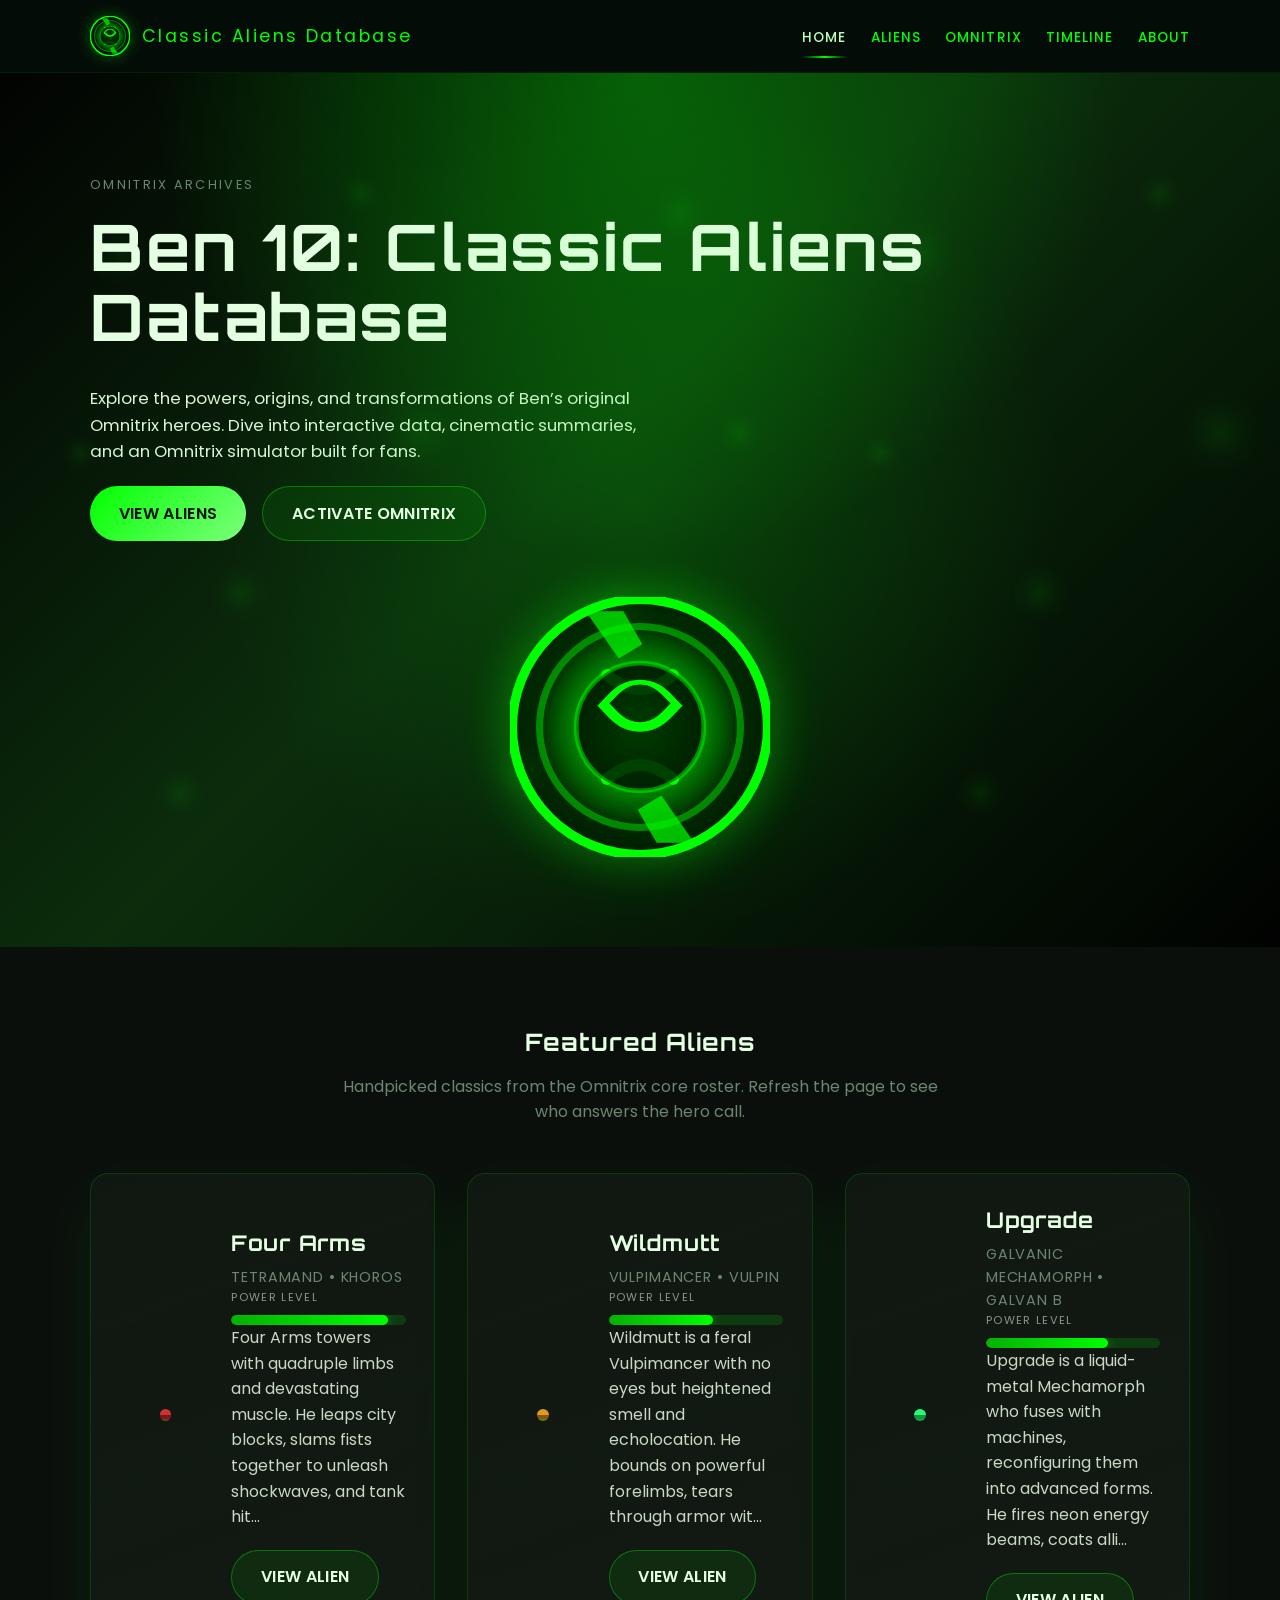
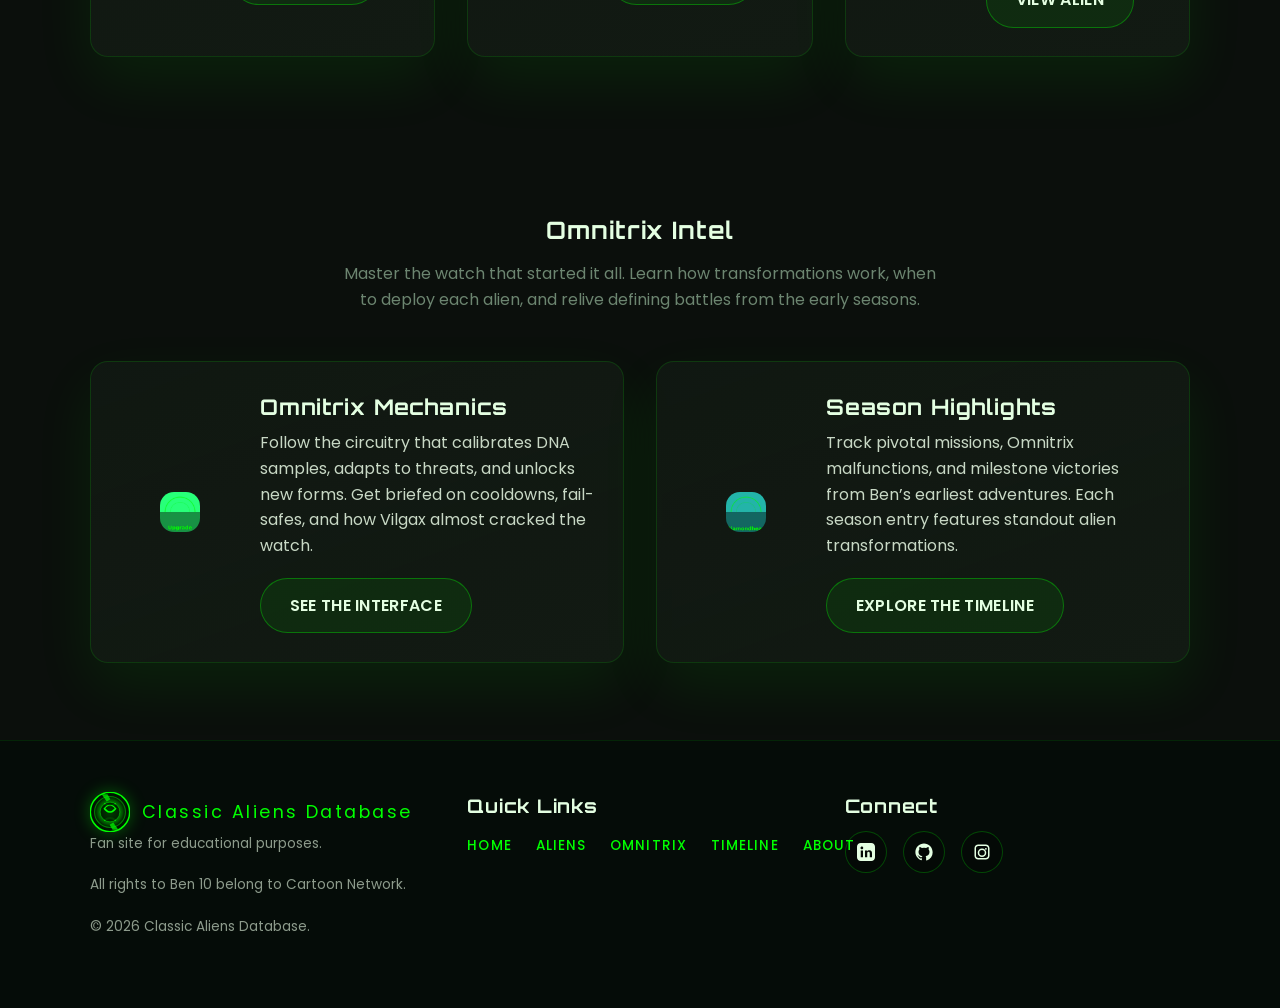
==== commit 2cdffea3: "Update social links and footer text Co-authored-by: aykhan1alizada <aykhan1alizada@gmail.com>" ====
--- a/index.html
+++ b/index.html
@@ -107,7 +107,8 @@
               <img src="assets/img/omnitrix-logo.svg" alt="Omnitrix emblem" width="40" height="40" loading="lazy">
               <span class="brand__title">Classic Aliens Database</span>
             </a>
-            <p class="footer__legal">Fan site created for educational purposes. All rights to Ben 10 belong to Cartoon Network.</p>
+            <p class="footer__legal">Fan site for educational purposes.</p>
+            <p class="footer__legal">All rights to Ben 10 belong to Cartoon Network.</p>
             <p class="footer__legal">&copy; <span data-current-year></span> Classic Aliens Database.</p>
           </div>
           <div>
@@ -125,13 +126,13 @@
           <div>
             <h3>Connect</h3>
             <div class="footer__social">
-              <a aria-label="LinkedIn" href="https://www.linkedin.com/in/<MY-USERNAME>/" target="_blank" rel="noopener">
+              <a aria-label="LinkedIn" href="https://www.linkedin.com/in/aykhan-alizada-0b8a28398/" target="_blank" rel="noopener">
                 <svg viewBox="0 0 24 24" aria-hidden="true"><path d="M19 0H5C2.24 0 0 2.24 0 5v14c0 2.76 2.24 5 5 5h14c2.76 0 5-2.24 5-5V5c0-2.76-2.24-5-5-5Zm-11 19H5v-9h3v9ZM6.5 8.3c-.99 0-1.8-.81-1.8-1.8s.81-1.8 1.8-1.8 1.8.81 1.8 1.8-.81 1.8-1.8 1.8ZM20 19h-3v-4.7c0-1.12-.02-2.56-1.56-2.56-1.56 0-1.8 1.22-1.8 2.48V19h-3v-9h2.88v1.23h.04c.4-.75 1.38-1.54 2.84-1.54 3.04 0 3.6 2 3.6 4.6V19Z"/></svg>
               </a>
-              <a aria-label="GitHub" href="https://github.com/<MY-USERNAME>" target="_blank" rel="noopener">
+              <a aria-label="GitHub" href="https://github.com/ayxwnn" target="_blank" rel="noopener">
                 <svg viewBox="0 0 24 24" aria-hidden="true"><path d="M12 .5C5.65.5.5 5.65.5 12c0 5.08 3.29 9.38 7.86 10.9.58.1.79-.25.79-.56v-1.95c-3.2.69-3.86-1.38-3.86-1.38-.52-1.32-1.28-1.67-1.28-1.67-1.05-.72.08-.7.08-.7 1.16.08 1.78 1.19 1.78 1.19 1.03 1.76 2.7 1.25 3.36.96.1-.75.4-1.25.73-1.54-2.55-.29-5.24-1.28-5.24-5.68 0-1.25.45-2.27 1.18-3.07-.12-.29-.51-1.46.11-3.05 0 0 .96-.31 3.14 1.18a10.8 10.8 0 0 1 5.72 0c2.18-1.49 3.14-1.18 3.14-1.18.62 1.59.23 2.76.11 3.05.73.8 1.18 1.82 1.18 3.07 0 4.41-2.69 5.38-5.24 5.67.41.36.77 1.08.77 2.19v3.25c0 .31.21.67.8.56A10.98 10.98 0 0 0 23.5 12C23.5 5.65 18.35.5 12 .5Z"/></svg>
               </a>
-              <a aria-label="Instagram" href="https://www.instagram.com/<MY-USERNAME>/" target="_blank" rel="noopener">
+              <a aria-label="Instagram" href="https://www.instagram.com/ayxwn?igsh=cnAyenJiYnp1NmU2" target="_blank" rel="noopener">
                 <svg viewBox="0 0 24 24" aria-hidden="true"><path d="M7 2C4.24 2 2 4.24 2 7v10c0 2.76 2.24 5 5 5h10c2.76 0 5-2.24 5-5V7c0-2.76-2.24-5-5-5H7Zm10 2c1.66 0 3 1.34 3 3v10c0 1.66-1.34 3-3 3H7c-1.66 0-3-1.34-3-3V7c0-1.66 1.34-3 3-3h10Zm-5 3.3A5.7 5.7 0 1 0 17.7 13 5.71 5.71 0 0 0 12 7.3Zm0 2A3.7 3.7 0 1 1 8.3 13 3.71 3.71 0 0 1 12 9.3Zm5.2-2.8a1.2 1.2 0 1 0 0 2.4 1.2 1.2 0 0 0 0-2.4Z"/></svg>
               </a>
             </div>
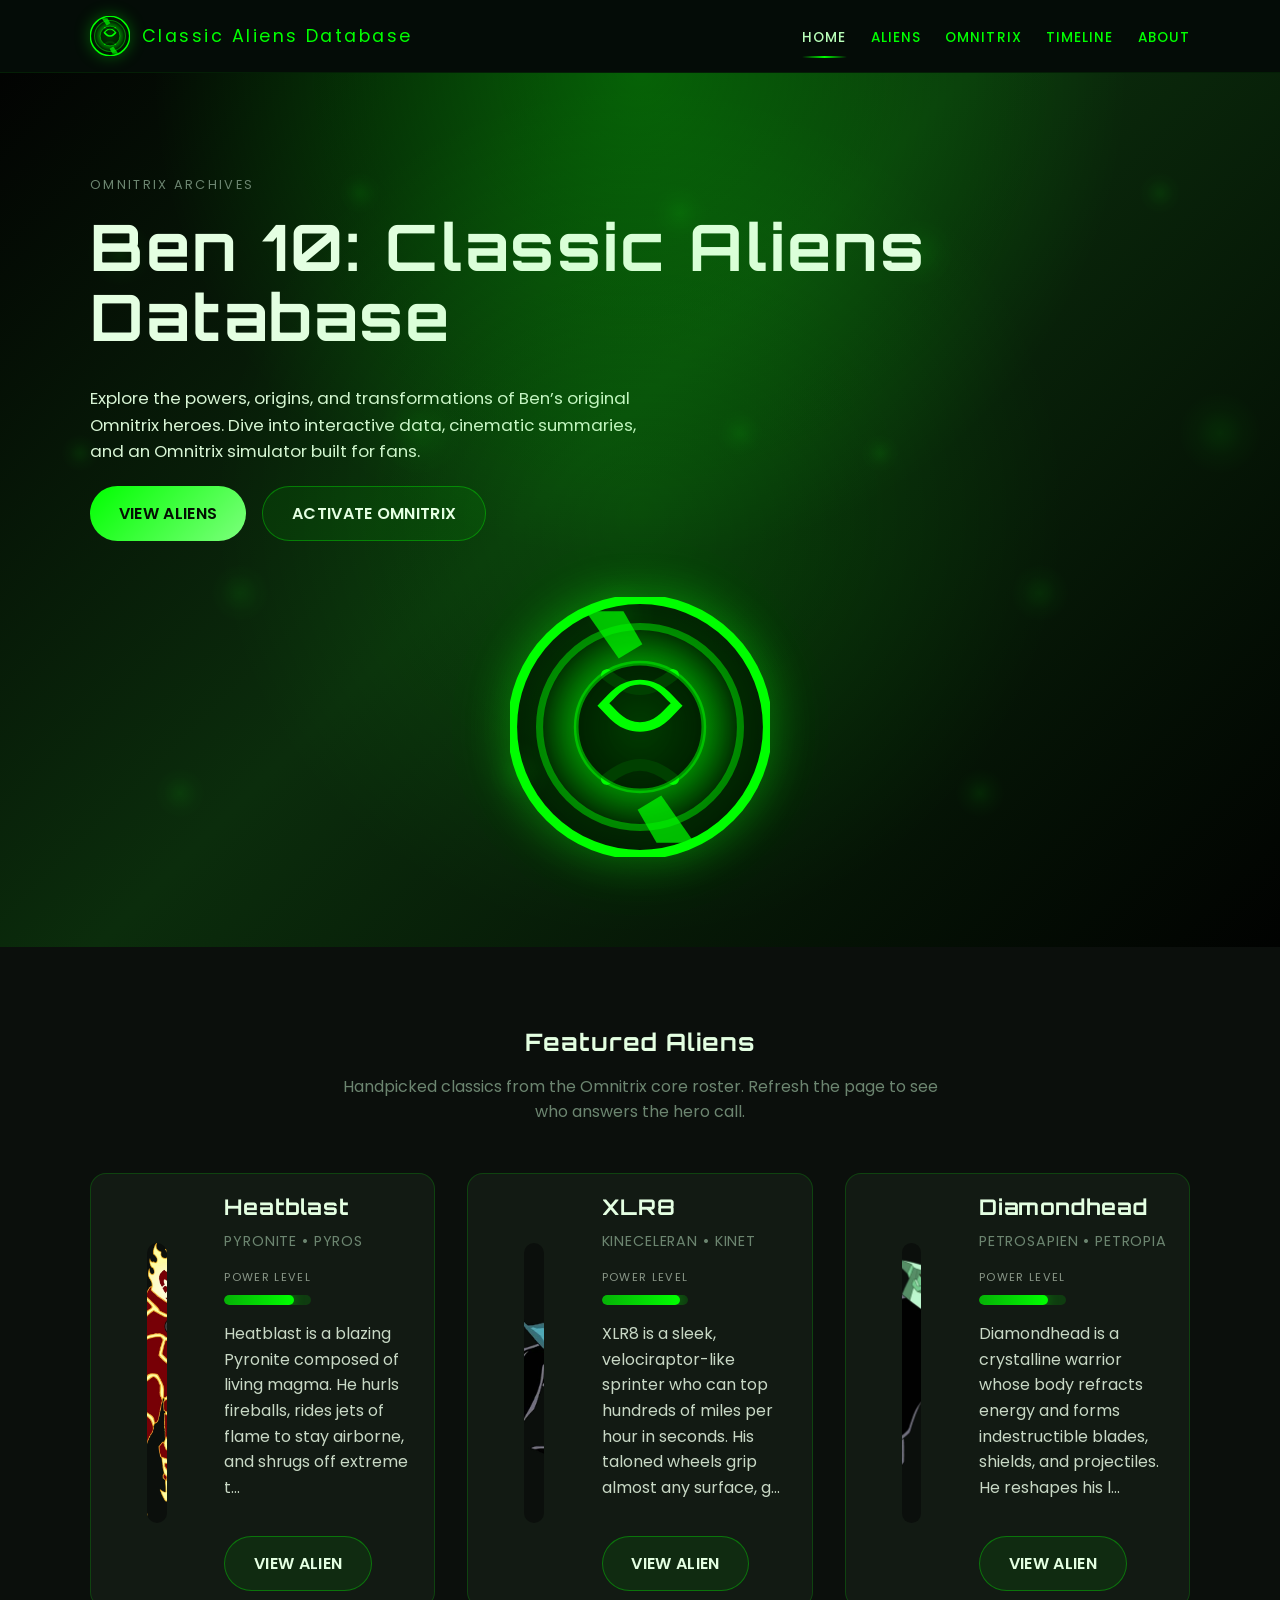
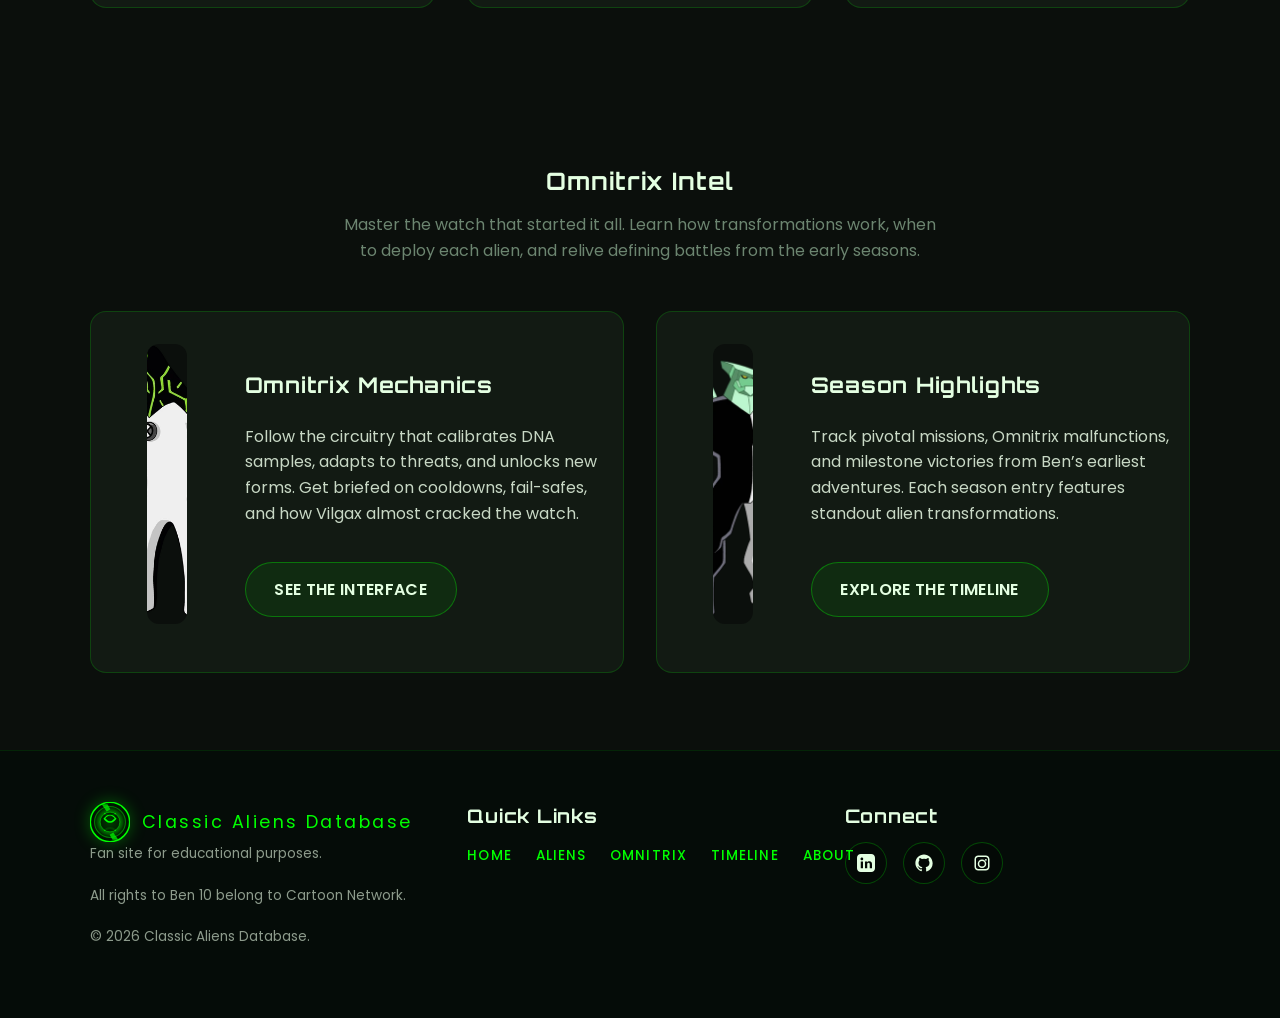
==== commit d843c774: "Refactor: Remove minified assets and simplify image handling This commit removes the use of minified" ====
--- a/index.html
+++ b/index.html
@@ -11,10 +11,7 @@
     <link rel="preconnect" href="https://fonts.gstatic.com" crossorigin>
     <link rel="preload" href="https://fonts.googleapis.com/css2?family=Orbitron:wght@500;600;700&family=Poppins:wght@400;500;600;700&display=swap" as="style">
     <link rel="stylesheet" href="https://fonts.googleapis.com/css2?family=Orbitron:wght@500;600;700&family=Poppins:wght@400;500;600;700&display=swap">
-    <link rel="stylesheet" href="assets/css/styles.min.css">
-    <noscript>
-      <link rel="stylesheet" href="assets/css/styles.css">
-    </noscript>
+    <link rel="stylesheet" href="assets/css/styles.css">
   </head>
   <body data-page="home">
     <div class="wrapper">
@@ -140,6 +137,6 @@
         </div>
       </footer>
     </div>
-    <script type="module" src="assets/js/main.min.js"></script>
+    <script type="module" src="assets/js/main.js"></script>
   </body>
 </html>
--- a/assets/css/styles.css
+++ b/assets/css/styles.css
@@ -422,15 +422,52 @@
 }
 
 .alien-card {
-  background: linear-gradient(160deg, var(--color-surface-alt), var(--color-surface));
-  border: 1px solid rgba(0, 255, 0, 0.14);
-  border-radius: 18px;
-  padding: clamp(1.25rem, 2.5vw, 1.8rem);
-  box-shadow: var(--shadow-card);
-  display: grid;
+  background: #121a13;
+  border: 1px solid rgba(0, 255, 0, 0.18);
+  border-radius: 16px;
+  padding: 1rem;
+  text-align: center;
+  display: flex;
+  flex-direction: column;
+  justify-content: flex-start;
+  align-items: center;
+  min-height: 520px;
   gap: 1.25rem;
   transition: transform var(--transition-base), box-shadow var(--transition-base),
     border-color var(--transition-base);
+}
+
+.alien-card img {
+  width: 100%;
+  height: 280px;
+  object-fit: cover;
+  object-position: center;
+  border-radius: 12px;
+  background-color: #0b0f0c;
+  display: block;
+  margin: 0 auto 1rem;
+  transition: transform 0.3s ease;
+}
+
+.alien-card img:hover {
+  transform: scale(1.05);
+}
+
+.omnitrix__readout img {
+  width: 100%;
+  max-width: 280px;
+  height: 280px;
+  object-fit: cover;
+  object-position: center;
+  border-radius: 12px;
+  background-color: #0b0f0c;
+  display: block;
+  margin: 0 auto 1rem;
+  transition: transform 0.3s ease;
+}
+
+.omnitrix__readout img:hover {
+  transform: scale(1.05);
 }
 
 .alien-card:focus-within,
@@ -440,14 +477,34 @@
   border-color: rgba(0, 255, 0, 0.3);
 }
 
+.alien-card__content,
+.alien-card-content {
+  flex-grow: 1;
+  display: flex;
+  flex-direction: column;
+  justify-content: space-between;
+  text-align: center;
+  width: 100%;
+  gap: 1rem;
+  align-items: center;
+}
+
 .alien-card--compact {
+  display: grid;
   grid-template-columns: min(120px, 32%) 1fr;
   align-items: center;
-}
-
-.alien-card__media img {
-  border-radius: 14px;
-  background: rgba(0, 0, 0, 0.35);
+  gap: 1.1rem;
+  text-align: left;
+  min-height: auto;
+}
+
+.alien-card--compact .alien-card__content {
+  text-align: left;
+  align-items: flex-start;
+}
+
+.alien-card--compact .alien-card__media {
+  justify-content: flex-start;
 }
 
 .alien-card__title {
@@ -926,3 +983,19 @@
     margin-left: 0;
   }
 }
+
+@media (max-width: 480px) {
+  .alien-card img {
+    height: 200px;
+  }
+
+  .omnitrix__readout img {
+    height: 200px;
+    max-width: 200px;
+  }
+
+  .alien-card {
+    min-height: auto;
+    padding-bottom: 1rem;
+  }
+}
